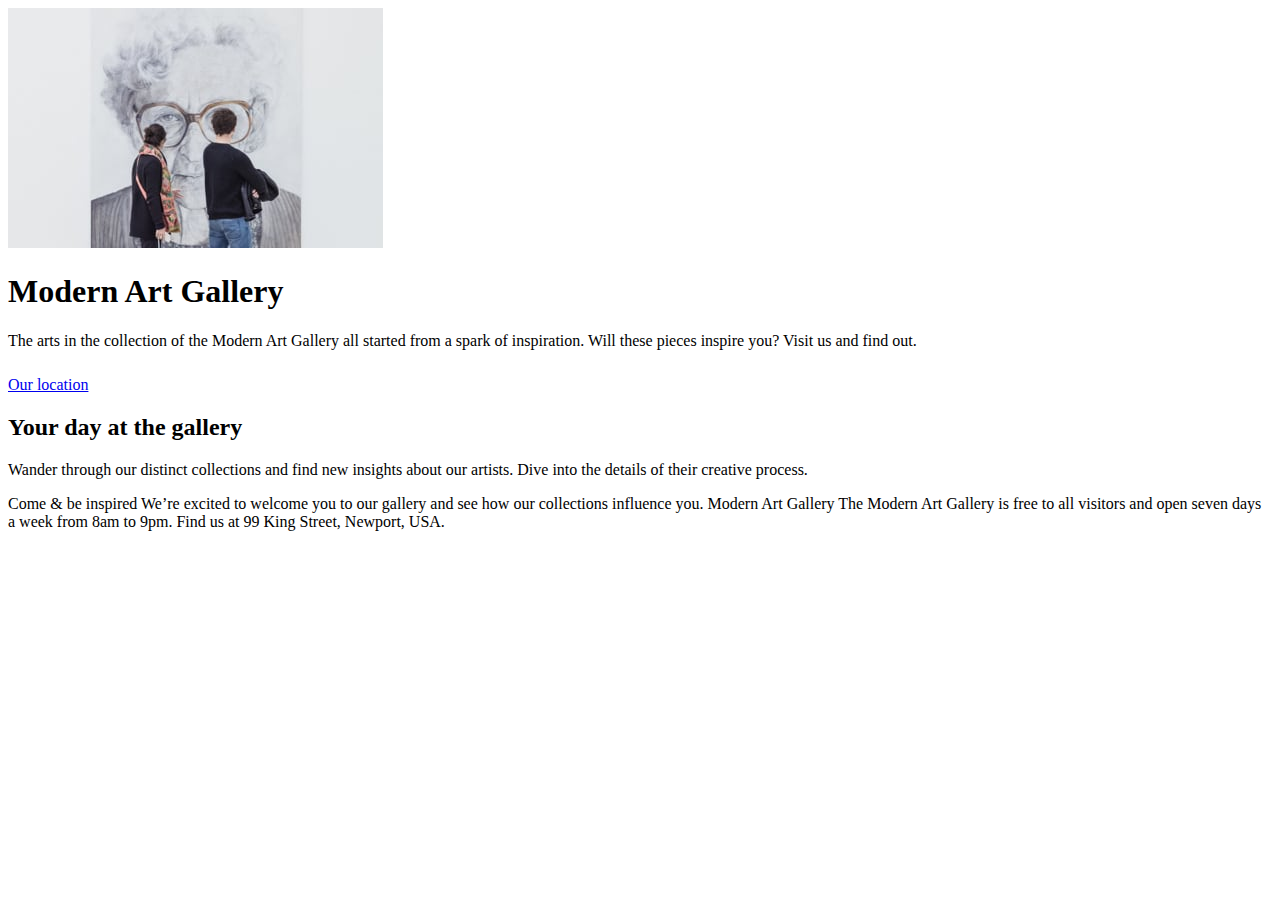
==== index.html @ 399e38a6 "Changes 1/29/23" ====
<!DOCTYPE html>
<html lang="en">
<head>
  <meta charset="UTF-8">
  <meta name="viewport" content="width=device-width, initial-scale=1.0">
  <link rel="stylesheet" href="css/style.css">
  <link rel="icon" type="image/png" sizes="32x32" href="./assets/favicon-32x32.png">
  
  <title>Frontend Mentor | Art gallery website</title>
</head>
<body>
  <section>
    <div class="hero-section">

      <div class="hero-immage">
        <img src="assets/mobile/image-hero.jpg" alt="People visiting art museum">
      </div>

      <div class="hero-content">
        <h1 class="fs-500 main-headings title">Modern Art Gallery</h1>
        <div class="hero-content-text">
          <p class="ff-outfit-light fs-200 p-text">The arts in the collection of the Modern Art Gallery all started 
            from a spark of inspiration. Will these pieces inspire you? Visit 
            us and find out.
          </p>
        </div>
        <div>
          <a href="location.html" class="btn-1">Our location<img src="assets/icon-arrow-right.svg" alt="" srcset=""></a>
        </div>
      </div>
    </div>
  </section>
  

    <div class="main-container">
      <section class="main-grid grid">
        <div class="galleryDay-text">
          <h2 class="mainn-headings fs-450"><span>Your day</span> at the gallery</h2>
          <p class="ff-outfit-light fs-200">Wander through our distinct collections and find new insights about 
            our artists. Dive into the details of their creative process.</p>
        </div>



        
      </section>
    </div>  
  

  

  

  Come &amp; be inspired

  We’re excited to welcome you to our gallery and see how our collections 
  influence you.

  Modern Art Gallery

  The Modern Art Gallery is free to all visitors and open seven days a week 
  from 8am to 9pm. Find us at 99 King Street, Newport, USA.
</body>
</html>
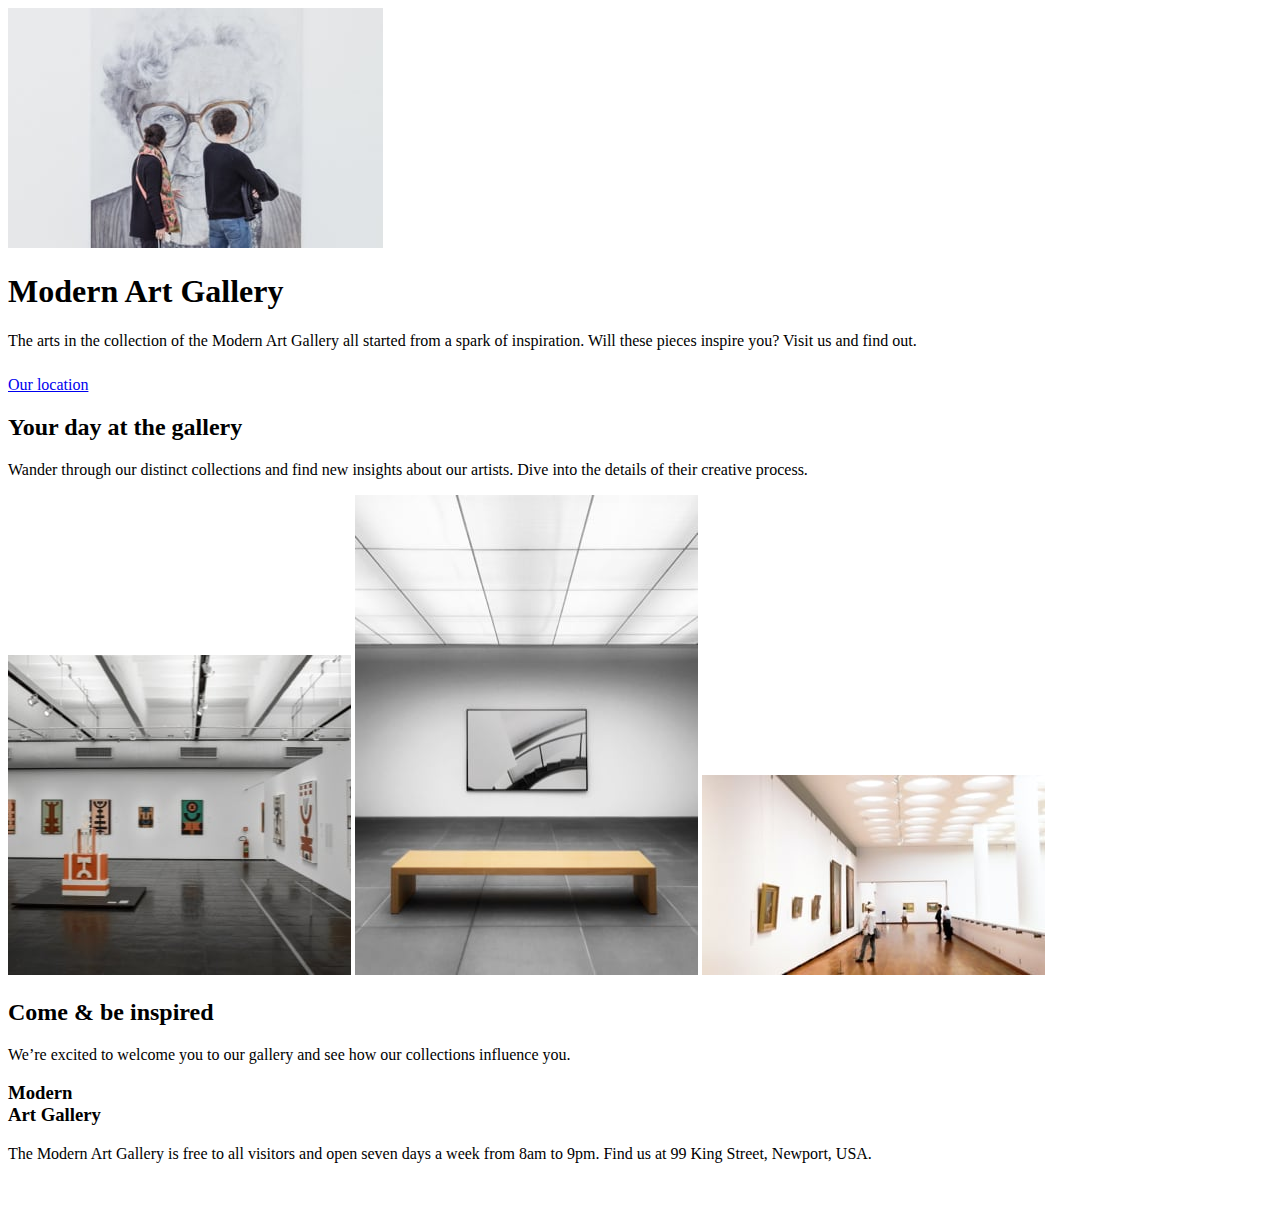
==== commit 19c12719: "2nd commit" ====
--- a/index.html
+++ b/index.html
@@ -40,25 +40,36 @@
             our artists. Dive into the details of their creative process.</p>
         </div>
 
+        <picture class="grid-item2">
+          <img src="assets/mobile/image-grid-1.jpg" alt="">
+        </picture>
+        <picture>
+          <img src="assets/mobile/image-grid-2.jpg" alt="">
+        </picture>
+        <picture>
+          <img src="assets/mobile/image-grid-3.jpg" alt="">
+        </picture>
 
-
+        <div class="bg-dark bottom-grid-text">
+          <h2 class="main-headings fs-400 text-white">Come &amp; be inspired</h2>
+          <p class="ff-outfit-light fs-200 text-white">We’re excited to welcome you to our gallery and see how our collections 
+            influence you.</p>
+        </div>
         
       </section>
-    </div>  
+    </div>
   
+    <footer>
+      <h3 class="main-headings text-white">Modern<br> Art Gallery</h3>
+      <p class="ff-outfit-light fs-100 text-white">The Modern Art Gallery is free to all visitors and open seven days a week 
+        from 8am to 9pm. Find us at 99 King Street, Newport, USA.
+      </p>
+      <div class="footer-icons flex">
+        <img src="assets/icon-facebook.svg" alt="">
+        <img src="assets/icon-instagram.svg" alt="">
+        <img src="assets/icon-twitter.svg" alt="">
+      </div>
+    </footer>
 
-  
-
-  
-
-  Come &amp; be inspired
-
-  We’re excited to welcome you to our gallery and see how our collections 
-  influence you.
-
-  Modern Art Gallery
-
-  The Modern Art Gallery is free to all visitors and open seven days a week 
-  from 8am to 9pm. Find us at 99 King Street, Newport, USA.
-</body>
+  </body>
 </html>--- a/css/style.css
+++ b/css/style.css
@@ -0,0 +1,34 @@
+@import url('https://fonts.googleapis.com/css2?family=Big+Shoulders+Display:wght@300;500;900&family=Outfit:wght@200;300;500&display=swap');
+
+:root {
+    /* colors */
+    --clr-brown: #D5966C;
+    --clr-black: #151515;
+    --clr-gray: 0 0% 26.67%;
+    --clr-white: #fff;
+
+    /*font-sizes */
+    --fs-700: 6rem;
+    --fs-600: 4.375rem;
+    --fs-500: 3.75rem;
+    --fs-450: 3.125rem;
+    --fs-400: 2.25rem;
+    --fs-375: 2rem;
+    --fs-350: 1.5rem;
+    --fs-300: 3.375rem;
+    --fs-200: 1.125rem;
+    --fs-100: 1rem;
+
+    /* line-spaing */
+    --ls-600: 5.5rem;
+    --ls-500: 4.375rem;
+    --ls-400: 3.125rem;
+    --ls-300: 2.25rem;
+    --ls-200: 2rem;
+    --ls-100: 1.75rem;
+
+    /* font-families */
+    --ff-outfit: 'Outfit', sans-serif;
+    --ff-big50: 'Big Shoulders Display', cursive;
+}
+
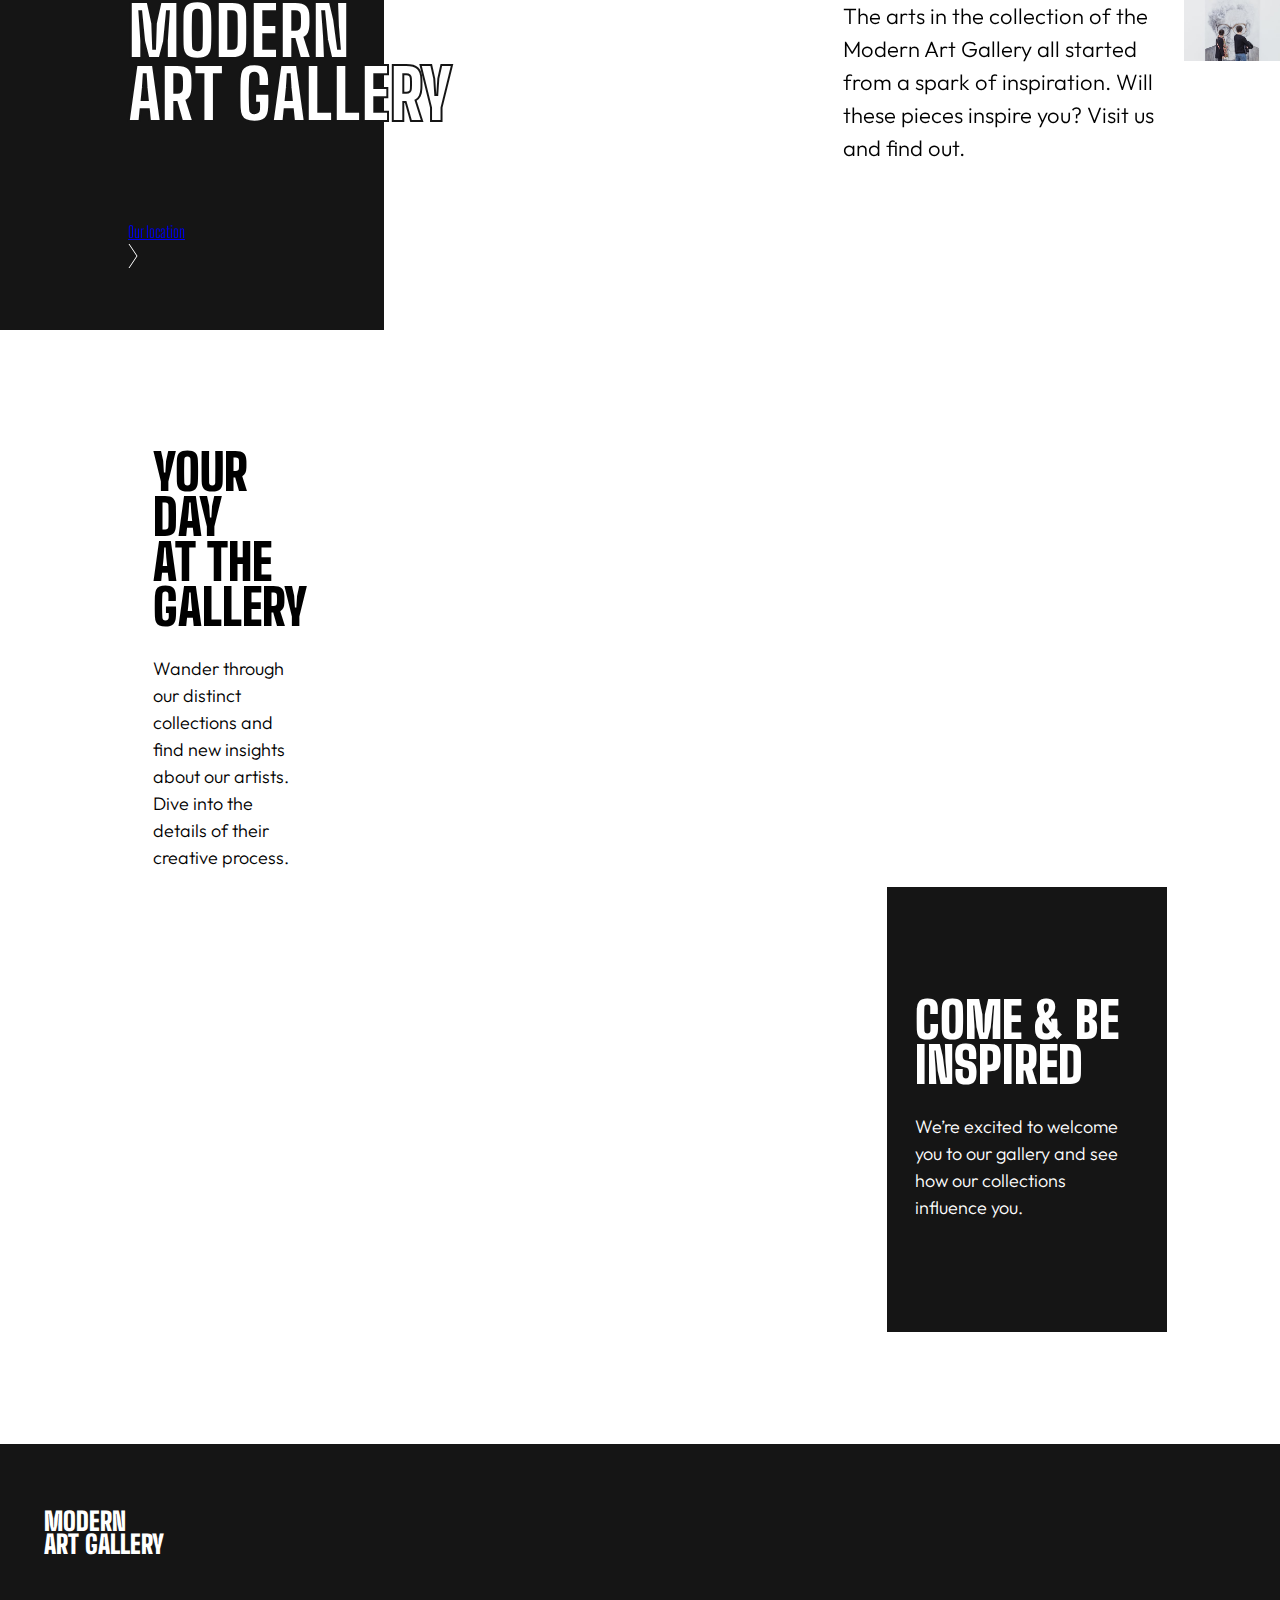
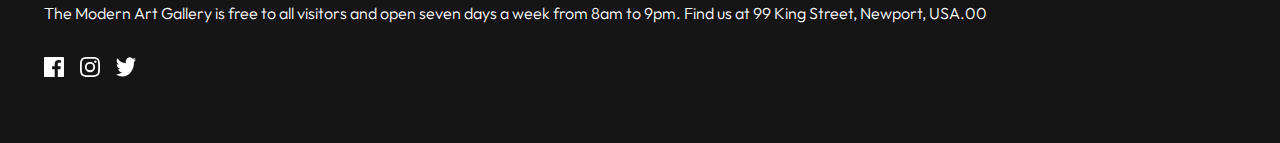
==== commit 32de32de: "Updated location and index.html and style.css" ====
--- a/index.html
+++ b/index.html
@@ -8,6 +8,7 @@
   
   <title>Frontend Mentor | Art gallery website</title>
 </head>
+
 <body>
   <section>
     <div class="hero-section">
@@ -17,12 +18,11 @@
       </div>
 
       <div class="hero-content">
-        <h1 class="fs-500 main-headings title">Modern Art Gallery</h1>
+        <h1 class="fs-500 main-headings title">Modern<br> Art Gallery</h1>
         <div class="hero-content-text">
           <p class="ff-outfit-light fs-200 p-text">The arts in the collection of the Modern Art Gallery all started 
             from a spark of inspiration. Will these pieces inspire you? Visit 
-            us and find out.
-          </p>
+            us and find out.</p>
         </div>
         <div>
           <a href="location.html" class="btn-1">Our location<img src="assets/icon-arrow-right.svg" alt="" srcset=""></a>
@@ -31,11 +31,10 @@
     </div>
   </section>
   
-
     <div class="main-container">
       <section class="main-grid grid">
         <div class="galleryDay-text">
-          <h2 class="mainn-headings fs-450"><span>Your day</span> at the gallery</h2>
+          <h2 class="main-headings fs-450"><span>Your day</span> at the gallery</h2>
           <p class="ff-outfit-light fs-200">Wander through our distinct collections and find new insights about 
             our artists. Dive into the details of their creative process.</p>
         </div>
@@ -43,15 +42,15 @@
         <picture class="grid-item2">
           <img src="assets/mobile/image-grid-1.jpg" alt="">
         </picture>
-        <picture>
+        <picture class="grid-item3">
           <img src="assets/mobile/image-grid-2.jpg" alt="">
         </picture>
-        <picture>
+        <picture class="grid-item4">
           <img src="assets/mobile/image-grid-3.jpg" alt="">
         </picture>
 
         <div class="bg-dark bottom-grid-text">
-          <h2 class="main-headings fs-400 text-white">Come &amp; be inspired</h2>
+          <h2 class="main-headings fs-450 text-white">Come &amp; be inspired</h2>
           <p class="ff-outfit-light fs-200 text-white">We’re excited to welcome you to our gallery and see how our collections 
             influence you.</p>
         </div>
@@ -59,17 +58,17 @@
       </section>
     </div>
   
-    <footer>
+    <footer class="bg-dark">
       <h3 class="main-headings text-white">Modern<br> Art Gallery</h3>
       <p class="ff-outfit-light fs-100 text-white">The Modern Art Gallery is free to all visitors and open seven days a week 
-        from 8am to 9pm. Find us at 99 King Street, Newport, USA.
-      </p>
+        from 8am to 9pm. Find us at 99 King Street, Newport, USA.00</p>
       <div class="footer-icons flex">
-        <img src="assets/icon-facebook.svg" alt="">
-        <img src="assets/icon-instagram.svg" alt="">
-        <img src="assets/icon-twitter.svg" alt="">
+        <img src="assets/icon-facebook.svg" alt="" class="light-icon">
+        <img src="assets/icon-instagram.svg" alt="" class="light-icon">
+        <img src="assets/icon-twitter.svg" alt="" class="light-icon">
       </div>
     </footer>
 
   </body>
-</html>+  
+</html>
--- a/css/style.css
+++ b/css/style.css
@@ -4,7 +4,7 @@
     /* colors */
     --clr-brown: #D5966C;
     --clr-black: #151515;
-    --clr-gray: 0 0% 26.67%;
+    --clr-gray: #808080;
     --clr-white: #fff;
 
     /*font-sizes */
@@ -15,7 +15,7 @@
     --fs-400: 2.25rem;
     --fs-375: 2rem;
     --fs-350: 1.5rem;
-    --fs-300: 3.375rem;
+    --fs-300: 1.375rem;
     --fs-200: 1.125rem;
     --fs-100: 1rem;
 
@@ -29,6 +29,770 @@
 
     /* font-families */
     --ff-outfit: 'Outfit', sans-serif;
-    --ff-big50: 'Big Shoulders Display', cursive;
-}
-
+    --ff-bigSD: 'Big Shoulders Display', cursive;
+}
+
+/* ------------------------------- */
+/* Reset                           */
+/* ------------------------------- */
+
+/* box-sizing */
+*,
+*::before,
+*::after {
+    box-sizing: border-box;
+}
+
+/* Reset margins */
+body,
+h1,
+h2,
+h3,
+h4,
+h5,
+p,
+section,
+figure,
+picture {
+    margin: 0;
+}
+
+h1,
+h2,
+h3,
+h4,
+h5,
+h6,
+p {
+    font-weight: 300;
+}
+
+/* set-up the body */
+body {
+    font-family: var(--ff-bigSD);
+    line-height: 1.5;
+    min-height: 100vh;
+    font-size: var(--fs-100);
+}
+
+/* make images easier to work with */
+img,
+picture {
+    max-width: 100%;
+    display: block;
+}
+
+/* make form elements easier to work with */
+input,
+button,
+textarea,
+select {
+    font: inherit;
+}
+
+/* remove animatios for people who've turned them off */
+@media (prefers-reduced-motion: reduce) {
+
+    *,
+    *::before,
+    *::after {
+        animation-duration: 0.01ms !important;
+        animation-iteration-count: 1 !important;
+        transition-duration: 0.01ms !important;
+        scroll-behavior: auto !important;
+   }
+}
+
+/* ------------------- */
+/* Utility classes     */
+/* ------------------- */
+
+/* general */
+
+.flex {
+    display: flex;
+    gap: var(--gap, 1rem);
+}
+
+.grid {
+    display: grid;
+    gap: var(--gap, 1rem);
+}
+
+.flow > *:where(:not(:first-child)) {
+    margin-top: var(--flow-space, 1rem);
+}
+
+.container {
+    padding-inline: 2em;
+    margin-inline: auto;
+    max-width: 80rem;
+}
+
+.main-container {
+    margin-inline: auto;
+    margin-top: 6em;
+    margin-bottom: 7em;
+}
+
+.sr-only {
+    position: absolute;
+    width: 1px;
+    height: 1px;
+    padding: 0;
+    margin: -1px;
+    overflow: hidden;
+    clip: rect(0, 0, 0, 0);
+    white-space: nowrap; /*added line */
+    border: 0;
+}
+
+/* colors */
+
+.bg-accent {
+    background-color: var(--clr-brown);
+}
+
+.bg-dark {
+    background-color: var(--clr-black);
+}
+
+.bg-gray {
+    background-color: var(--clr-gray);
+}
+
+.bg-white {
+    background-color: var(--clr-white);
+}
+
+.text-dark {
+    color: var(--clr-black);
+}
+
+.text-accent {
+    color: var(--clr-brown);
+}
+
+.text-white {
+    color: var(--clr-white);
+}
+
+.text-gray {
+    color: var(--clr-gray);
+}
+
+/*typography */
+
+.ff-BSDB {
+    font-family: var(--ff-bigSD);
+}
+
+.ff-outfit-light {
+    font-family: var(--ff-outfit);
+}
+
+.uppercase {
+    text-transform: uppercaase;
+}
+
+.fs-700 {
+    font-size: var(--fs-700);
+}
+
+.fs-600 {
+    font-size: var(--fs-600);
+}
+
+.fs-500 {
+    font-size: var(--fs-500);
+}
+
+.fs-450 {
+    font-size: var(--fs-450);
+}
+
+.fs-400 {
+    font-size: var(--fs-400);
+}
+
+.fs-375 {
+    font-size: var(--fs-375);
+}
+
+.fs-350 {
+    font-size: var(--fs-350);
+}
+
+.fs-300 {
+    font-size: var(--fs-300);
+}
+
+.fs-200 {
+    font-size: var(--fs-200);
+}
+
+.fs-100 {
+    font-size: var(--fs-100);
+}
+
+.fw-300 {
+    font-weight: 300;
+}
+
+.fw-500 {
+    font-weight: 500;
+}
+
+.fw-900 {
+    font-weight: 900;
+}
+
+.ls-100 {
+    line-height: var(--ls-100);
+}
+
+/* ------------------- */
+/* Components          */
+/* ------------------- */
+
+.headings {
+    color: var(--clr-gray);
+    font-size: var(--fs-400);
+    text-transform: uppercase;
+    margin-top: 3em;
+    font-weight: 900;
+}
+
+.main-headings {
+    text-transform: uppercase;
+    font-weight: 900;
+    line-height: .90;
+    padding-bottom: .5em;
+}
+
+.main-headings span {
+    display: block;
+}
+
+.main-grid {
+    justify-items: center;
+    grid-template-columns: 100%;
+    max-width: 343px;
+    margin: 0 auto;
+}
+
+.galleryDay-text {
+    grid-row: 2 / 3;
+    padding: 1em 0;
+}
+
+.bottom-grid-text {
+    padding: 3em 1.75em;
+}
+
+@media screen and (min-width: 700px) {
+
+    .main-grid {
+        max-width: 90%;
+        grid-template-columns: repeat(3, 1fr);
+        grid-template-rows: 1fr min-content 1fr;
+    }
+
+    .grid {
+        gap: .5rem;
+    }
+
+    .galleryDay-text {
+        padding: 1.5em 4em 0 0;
+        grid-column: 1/2;
+        grid-row: 1/2;
+        width: 200px;
+    }
+
+    .grid-item2 {
+        grid-column: 2/4;
+        justify-self: start;
+        content: url('assets/tablet/ige-grid-1.jpg');
+    }
+
+    .grid-item2 img {
+        object-fit: cover;
+        height: 100%;
+    }
+
+    .grid-item3 {
+        grid-column: 1/3;
+        grid-row: 2/4;
+        content: url('assets/tablet/image-grid-2.jpg');
+    }
+
+    .grid-item3 img {
+        object-fit: cover;
+        height: 100%:
+    }
+
+    .grid-item4 {
+        grid-column: 3/4;
+        grid-row: 2/3;
+        content: url('assets/tablet/image-grid-3.jpg');
+}
+
+    .grid-item4 img {
+        object-fit: cover;
+    }
+
+    .bottom-grid-text {
+        grid-column: 3/4;
+        grid-row: 3/4;
+        width: 280px;
+        display: flex;
+        flex-direction: column;
+        justify-content: center;
+        padding: 2em 1.75em;
+    }
+}
+
+@mmedia screen and (min-width: 900px) {
+
+    .main-grid {
+        grid-template-columns 2fr .8fr 1fr;
+        grid-template-rows: 1fr min-content .8fr;
+        width: 80%;
+        gap: 1.5rem;
+        max-width 1200px;
+    }
+
+    .galleryDay-text {
+        width: 100%;
+        padding: 5em 0 0 0;
+        justify-self: start;
+    }
+
+    .galleryDay-text h2 {
+        font-size: var(--fs-500);
+        width: 350px;
+    }
+
+    .galleryDay-text p {
+        font-size: var(--fs-350);
+        line-height: 1.5;
+        font-weight: 200;
+        width: 375px;
+    }
+
+    .main-headings span {
+        display: inline;
+    }
+
+    .grid-item2 {
+        content: url('assets/desktop/image-grid-1.jpg');
+        width: 100%;
+        height: 100%;
+    }
+
+    .grid-item3 {
+        content: url('assets/desktop/image-grid-2.jpg');
+        width: 100%;
+        height: 100%;
+    }
+
+    .grid-item4 {
+        content: url('assets/desktop/image-grid-3.jpg');
+    }
+
+    .bottom-grid-text {
+        width: 100%;
+        padding: 0 2.5em;
+    }
+
+    .bottom-grid-text h2 {
+        width: 250px;
+        font-size: var(--fs-500);
+    }
+
+    .bottom-grid-text p {
+        font-size: var(--fs-300);
+        line-height: 1.5;
+        font-weight: 0 2.5em;
+    }
+}
+
+.banner {
+    justify-content: space-between;
+    padding: 3em 6em
+}
+
+.p-text {
+    padding-bottom: 1.5em;
+}
+
+.p-text-top {
+    padding-top: 1.5em.
+}
+
+/* Gives a bit of padding on the sides for the tiny mobie screen sizes */
+
+@media screen and (max-width: 365px) {
+
+    .ain-container,
+    .hero-content {
+        padding-inline 1em;
+    }
+}
+
+@media screen and {
+
+    .banner {
+        padding: 1.5em 2em;
+    }
+
+    .banner p {
+        line-height: 2 !important;
+        text-align: center;
+    }
+
+    #btn-container {
+        flex-wrap: wrap;
+        gap: 4rem;
+    }
+}
+
+@media screen and (max-width: 768px) {
+
+    .banner {
+        padding: 1.5em 2em;
+    }
+
+    .banner p {
+        line-height: 2 !important;
+        text-align: center;
+    }
+
+    #btn-container {
+        flex-wrap: wrap;
+        gap: 4rem;
+    }
+}
+
+@media screen and (max-width: 600px) {
+
+    .banner {
+        padding: 1.5em 2em;
+    }
+
+    .banner p {
+        line-height: 2 !important;
+        text-align: center;
+    }
+
+    #btn-container {
+        flex-wrap: wrap;
+        gap: 4rem;
+    }
+}
+
+@media screen and (max-width: 768px) {
+    
+    #typography-content {
+        flex-direction: column;
+    }
+
+    #typography-2nd-div {
+        margi-top: 3rem;
+    }
+}
+
+/* Hero Section */
+
+.large-content {
+    padding-top: 2em;
+    max-width: 343px;
+    margin: 0 auto;
+}
+
+/* This ensures the hero image always fills the width of the mobile screen sizes */
+
+.hero-image img {
+    width: 100%;
+}
+
+/*tablet querie for the hero section */
+
+@media screen and (min-width: 700px) {
+
+    .hero-section {
+        display: grid;
+        grid-template-columns: 1fr .14fr 1fr;
+        grid-template-rows: 1;
+        width: 100%;
+    }
+
+    .hero-image {
+        grid-column: 1 / 3;
+        grid-row: 1;
+        height: 100%;
+    }
+
+    .hero-content {
+        grid-column: 2 / 4;
+        grid-row: 1;
+        justify-self: start;
+        align-self: center;
+        z-index: 1;
+        padding-top: 0;
+        margin: 0;
+    }
+
+    .hero-content h1 {
+        font-size: var(--fs-600);
+        padding-bottom: .8em;
+    }
+
+    .hero-content p {
+        padding-bottom: 2.5em;
+    }
+}
+
+@media screen and (min-width: 900px) {
+
+    .hero-section {
+        grid-template-columns: .4fr .8fr 1fr .5fr 1fr .3fr;
+        max-height: 800px;
+    }
+
+    .hero-section:before {
+        background-color: var(--clr-black);
+        grid-row: 1;
+        grid-column: 1/3;
+        content: "";
+    }
+
+    .hero-image {
+        grid-column: 3 / 5;
+    }
+
+    .hero-image img {
+        content: url('assets/desktop/image-hero@2x-jpg');
+        width: 100%;
+        object-fit: cover;
+        height: 800px;
+    }
+
+    .hero-content {
+        display: inherit;
+        grid-column: 2 / 6;
+        max-width: 100%;
+        grid-template-columns: 1.5fr 1fr 1.7fr 2fr;
+        grid-template-rows: 1fr .5fr;
+        background: inherit;
+    }
+
+    .hero-content h1 {
+        font-size: var(fs-700);
+        grid-column: 1/3;
+        color: var(--clr-white);
+        mix-blend-mode: saturation;
+        -webkit-text-stroke: 2px var(--clr-black);
+    }
+
+    .hero-content-text {
+        grid-column: 4/-1;
+    }
+
+    .hero-content-text p {
+        font-size: var(--fs-300);
+        max-width: 350px;
+    }
+}
+
+/* Location page start */
+
+.location {
+    padding: 2em 1em 3em 1em;
+}
+
+.location h1 {
+    line-height: normal;
+}
+
+@media screen and (min-width: 700px) {
+
+    .location {
+        display: flex;
+        padding: 4em 2.5em;
+        justify-content: space-between;
+    }
+
+    .location h1 {
+        width: 30%;
+        line-height: .9;
+    }
+}
+
+.location-address {
+    padding-top: 2em;
+}
+
+@media screen and (min-width: 700px) {
+
+    .location-address {
+        width: 50%;
+        padding: 0;
+    }
+
+    .location-adress p:nth-child(2) {
+        padding: 1em 0;
+    }
+}
+
+.location-map {
+    background-image: url('assets/mobile/image-map.png');
+    background-size: cover;
+    height: 62vh;
+}
+
+@media screen and (min-width: 900px) {
+
+    .location-map {
+        background-image: url('assets/desktop/image-map@2x.png');
+        background-size: cover;
+        height: 50vh;
+    }
+
+    .location {
+        padding: 8em 8em;
+    }
+
+    .location h1 {
+        font-size: var(--fs-600);
+        width: 200;
+        line-height: 1;
+    }
+
+    .location-address {
+        width: 46%;
+    }
+
+    .location-address h2 {
+        font-size: var(--fs-400);
+    }
+
+    .location-address p {
+        font-size: var(--fs-300);
+    }
+}
+
+@media screen and (min-width: 1500px) {
+    .location-map {
+        height: 80vh;
+    }
+}
+
+/* footer for all pages start */
+
+footer {
+    padding: 3em 2em;
+    font-size: var(--fs-300);
+}
+
+footer p {
+    padding: 2em 0;
+}
+
+.dark-icon {
+    filter: invert(100%) sepia(14%) saturate(100%) hue-rotate(42deg) brightness(4%) contrast(84%);
+}
+
+.light-icon:focus, 
+.light-icon:hover {
+    filter: brightness(0) saturate(100%) invert(*% SEPIA(10%) saturate(2479%) hue-rotate(326deg) brightness(90%) contrast(84%); 
+}
+
+.dark-icon:focus,
+.dark-icon:hover {
+    filter: none;
+}
+
+@media screen and (min-width: 900x) {
+
+    footer {
+        padding: 4em 7em;
+    }
+
+    footer p {
+        width: 34%;
+        padding: 0;
+        max-width: 400px;
+    }
+
+    footer h3 {
+        font-size: var(--fs-400);
+    }
+}
+
+/* buttons */
+
+.btn-1, 
+.btn-2 {
+    text-transform: uppercase;
+    color: var(--clr-white);
+    text-decoration: none;
+    font-weight: 900;
+    letter-spacing: 3.65px;
+    position: relative;
+    display: inline-block;
+    font-size: var(--fs-200);
+    transition: 0.3s;
+}
+
+.btn-1 {
+    padding-left: 1.5em;
+    background-color: var(--clr-black);
+}
+
+.btn-2 {
+    padding-right: 1.5em;
+    background-color: var(--clr-black);
+}
+
+.btn-1 img,
+.btn-2 img {
+    display: inline-block;
+    vertical-align: middle;
+    padding: 1.35em 1.3em;
+    height: 100%;
+    transition: 0.3s;
+}
+
+.btn-1 img {
+    margin-left: 1.5em;
+    background-color: var(--clr-brown);
+}
+
+.btn-2 img {
+    margin-right: 1.5em;
+    background-color: var(--clr-brown);
+}
+
+.btn-2:hover img,
+.btn-2:focus img {
+    background-color: var(--clr-black);
+}
+
+.btn-2:hover,
+.btn-2:focus {
+    background-color: var(--clr-brown);
+}
+
+.btn-1:hover,
+.btn-1:focus {
+    background-color: var(--clr-brown);
+}
+
+.btn-1:hover img,
+.btn-1:focus img {
+    background-color: var(--clr-black);
+}
+
+
+
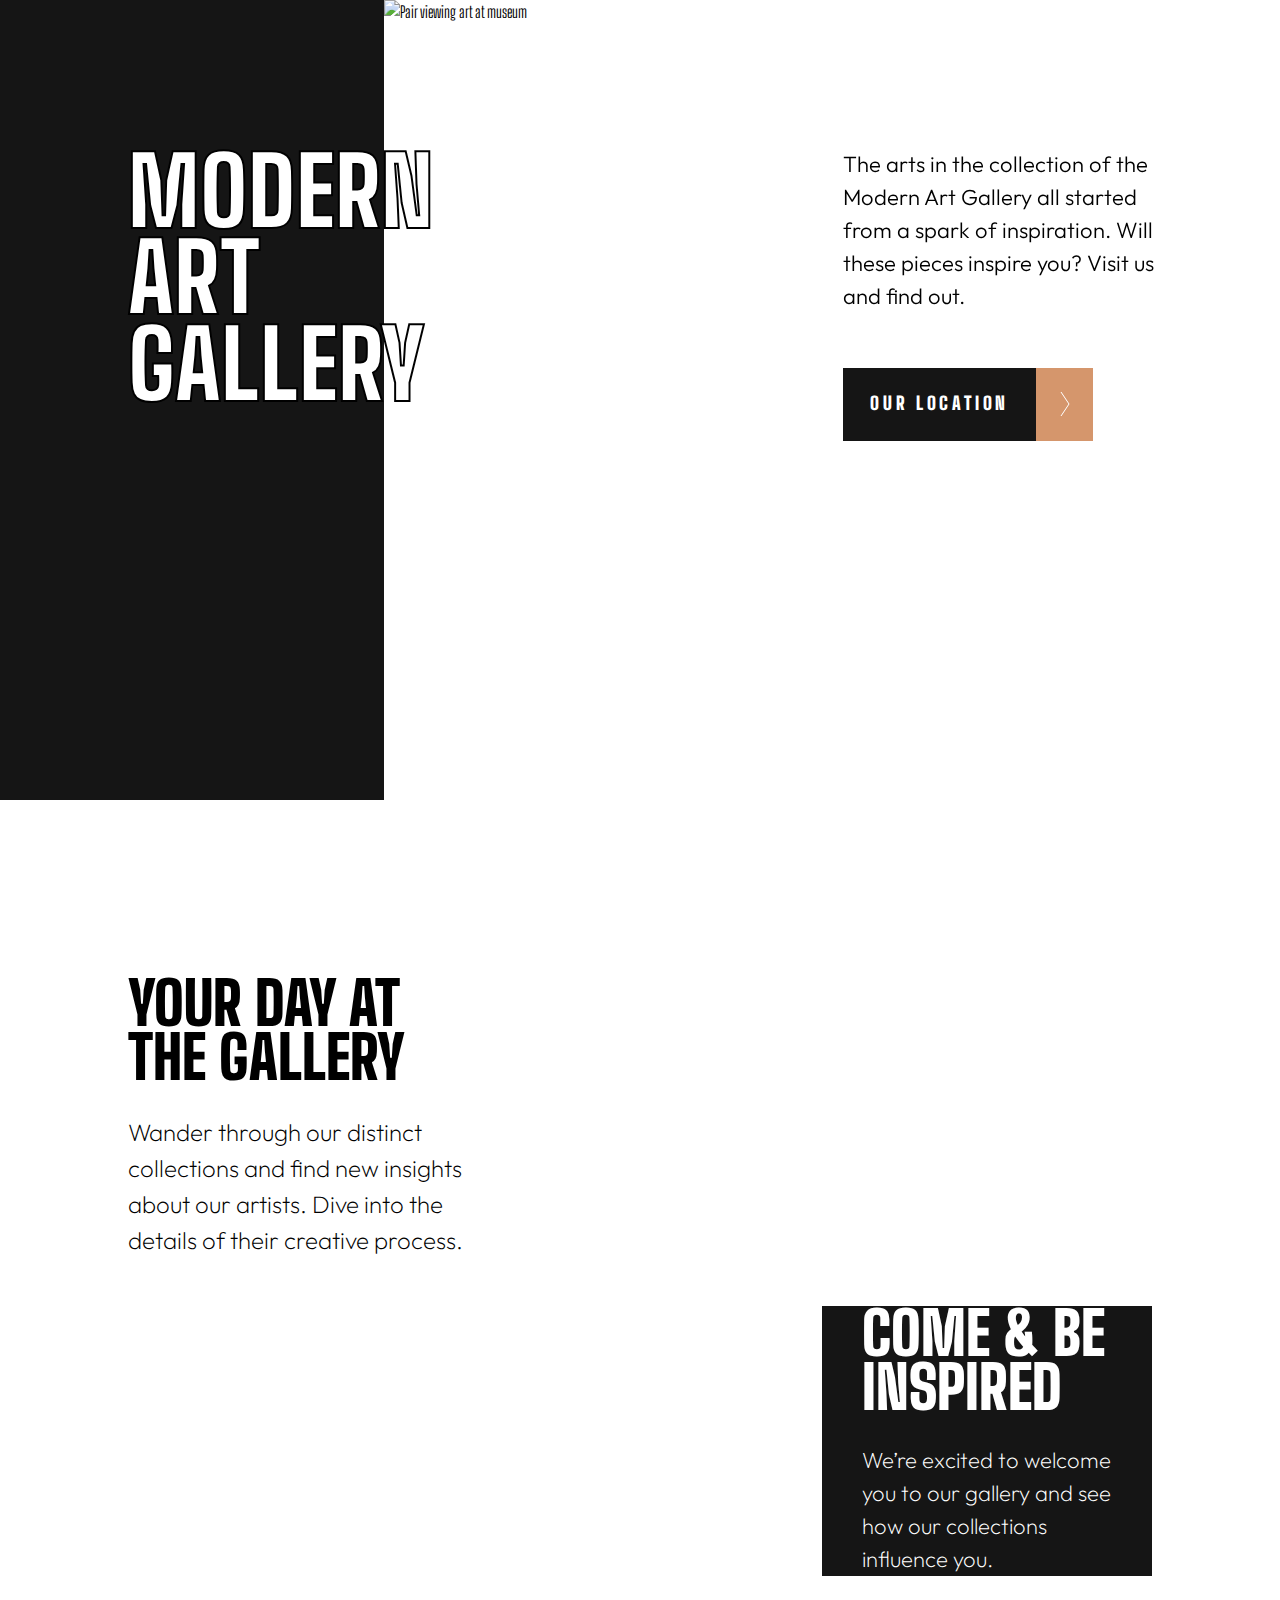
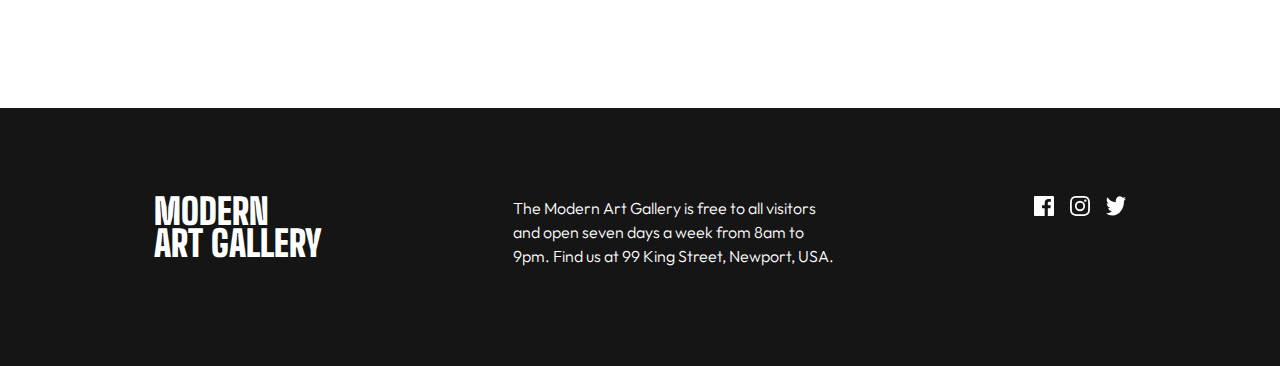
==== commit 4d0f9509: "Update html and style.css" ====
--- a/index.html
+++ b/index.html
@@ -11,64 +11,76 @@
 
 <body>
   <section>
-    <div class="hero-section">
+    <div class='hero-section'>
 
-      <div class="hero-immage">
-        <img src="assets/mobile/image-hero.jpg" alt="People visiting art museum">
-      </div>
+        <div class='hero-image'>
+            <img src='assets/mobile/image-hero.jpg' alt='Pair viewing art at museum'>
+        </div>
 
-      <div class="hero-content">
-        <h1 class="fs-500 main-headings title">Modern<br> Art Gallery</h1>
-        <div class="hero-content-text">
-          <p class="ff-outfit-light fs-200 p-text">The arts in the collection of the Modern Art Gallery all started 
-            from a spark of inspiration. Will these pieces inspire you? Visit 
-            us and find out.</p>
+        <div class='hero-content'>
+
+          <h1 class='fs-500 main-headings title'>Modern<br>Art Gallery</h1>
+
+          <div class="hero-content-text">
+            <p class='ff-outfit-light fs-200 p-text'>
+              The arts in the collection of the Modern Art Gallery all started 
+              from a spark of inspiration. Will these pieces inspire you? Visit 
+              us and find out.
+            </p>
+            <div>
+              <a href="location.html" class='btn-1'>our location<img src="assets/icon-arrow-right.svg" alt="" srcset=""></a>
+            </div>
+
+          </div>
+
         </div>
-        <div>
-          <a href="location.html" class="btn-1">Our location<img src="assets/icon-arrow-right.svg" alt="" srcset=""></a>
-        </div>
-      </div>
+
     </div>
   </section>
-  
-    <div class="main-container">
-      <section class="main-grid grid">
-        <div class="galleryDay-text">
-          <h2 class="main-headings fs-450"><span>Your day</span> at the gallery</h2>
-          <p class="ff-outfit-light fs-200">Wander through our distinct collections and find new insights about 
-            our artists. Dive into the details of their creative process.</p>
+
+    <div class='main-container'>
+
+      <section class='main-grid grid'>
+
+        <div class='galleryDay-text'>
+          <h2 class='main-headings fs-450'><span>Your day</span> at the gallery</h2>
+          <p class='ff-outfit-light fs-200'>Wander through our distinct collections and find new insights about 
+          our artists. Dive into the details of their creative process.
+          </p>
         </div>
 
-        <picture class="grid-item2">
+        <picture class='grid-item2'>
           <img src="assets/mobile/image-grid-1.jpg" alt="">
         </picture>
-        <picture class="grid-item3">
+        <picture class='grid-item3'>
           <img src="assets/mobile/image-grid-2.jpg" alt="">
         </picture>
-        <picture class="grid-item4">
+        <picture class='grid-item4'>
           <img src="assets/mobile/image-grid-3.jpg" alt="">
         </picture>
 
-        <div class="bg-dark bottom-grid-text">
-          <h2 class="main-headings fs-450 text-white">Come &amp; be inspired</h2>
-          <p class="ff-outfit-light fs-200 text-white">We’re excited to welcome you to our gallery and see how our collections 
-            influence you.</p>
+        <div class='bg-dark bottom-grid-text'>
+          <h2 class='main-headings fs-450 text-white'>Come &amp; be inspired</h2>
+          <p class='ff-outfit-light fs-200 text-white'>We’re excited to welcome you to our gallery and see how our collections 
+            influence you.
+          </p>
         </div>
-        
+
       </section>
+
     </div>
-  
-    <footer class="bg-dark">
-      <h3 class="main-headings text-white">Modern<br> Art Gallery</h3>
-      <p class="ff-outfit-light fs-100 text-white">The Modern Art Gallery is free to all visitors and open seven days a week 
-        from 8am to 9pm. Find us at 99 King Street, Newport, USA.00</p>
-      <div class="footer-icons flex">
-        <img src="assets/icon-facebook.svg" alt="" class="light-icon">
-        <img src="assets/icon-instagram.svg" alt="" class="light-icon">
-        <img src="assets/icon-twitter.svg" alt="" class="light-icon">
-      </div>
-    </footer>
 
-  </body>
-  
+  <footer class='bg-dark'>
+    <h3 class='main-headings text-white'>Modern<br>Art Gallery</h3>
+    <p class='ff-outfit-light fs-100 text-white'>The Modern Art Gallery is free to all visitors and open seven days a week 
+      from 8am to 9pm. Find us at 99 King Street, Newport, USA.
+    </p>
+    <div class='footer-icons flex'>
+      <img class='light-icon' src="assets/icon-facebook.svg" alt="">
+      <img class='light-icon' src="assets/icon-instagram.svg" alt="">
+      <img class='light-icon' src="assets/icon-twitter.svg" alt="">
+    </div>
+  </footer>
+  <script src="index.js"></script>
+</body>
 </html>
--- a/css/style.css
+++ b/css/style.css
@@ -4,10 +4,10 @@
     /* colors */
     --clr-brown: #D5966C;
     --clr-black: #151515;
-    --clr-gray: #808080;
+    --clr-gray: 0 0% 26.67%;
     --clr-white: #fff;
 
-    /*font-sizes */
+    /* font-sizes */
     --fs-700: 6rem;
     --fs-600: 4.375rem;
     --fs-500: 3.75rem;
@@ -19,7 +19,7 @@
     --fs-200: 1.125rem;
     --fs-100: 1rem;
 
-    /* line-spaing */
+    /* line-spacing */
     --ls-600: 5.5rem;
     --ls-500: 4.375rem;
     --ls-400: 3.125rem;
@@ -32,11 +32,13 @@
     --ff-bigSD: 'Big Shoulders Display', cursive;
 }
 
-/* ------------------------------- */
-/* Reset                           */
-/* ------------------------------- */
-
-/* box-sizing */
+/* ------------------- */
+/* Reset               */
+/* ------------------- */
+
+/* https://piccalil.li/blog/a-modern-css-reset/ */
+
+/* Box sizing */
 *,
 *::before,
 *::after {
@@ -54,7 +56,7 @@
 section,
 figure,
 picture {
-    margin: 0;
+    margin: 0; 
 }
 
 h1,
@@ -67,7 +69,7 @@
     font-weight: 300;
 }
 
-/* set-up the body */
+/* set up the body */
 body {
     font-family: var(--ff-bigSD);
     line-height: 1.5;
@@ -77,7 +79,7 @@
 
 /* make images easier to work with */
 img,
-picture {
+picutre {
     max-width: 100%;
     display: block;
 }
@@ -90,17 +92,16 @@
     font: inherit;
 }
 
-/* remove animatios for people who've turned them off */
-@media (prefers-reduced-motion: reduce) {
-
-    *,
-    *::before,
-    *::after {
-        animation-duration: 0.01ms !important;
-        animation-iteration-count: 1 !important;
-        transition-duration: 0.01ms !important;
-        scroll-behavior: auto !important;
-   }
+/* remove animations for people who've turned them off */
+@media (prefers-reduced-motion: reduce) {  
+  *,
+  *::before,
+  *::after {
+    animation-duration: 0.01ms !important;
+    animation-iteration-count: 1 !important;
+    transition-duration: 0.01ms !important;
+    scroll-behavior: auto !important;
+  }
 }
 
 /* ------------------- */
@@ -136,127 +137,59 @@
 }
 
 .sr-only {
-    position: absolute;
+    position: absolute; 
     width: 1px;
     height: 1px;
     padding: 0;
-    margin: -1px;
+    margin: -1px; 
     overflow: hidden;
     clip: rect(0, 0, 0, 0);
-    white-space: nowrap; /*added line */
+    white-space: nowrap; /* added line */
     border: 0;
-}
+  }
 
 /* colors */
 
-.bg-accent {
-    background-color: var(--clr-brown);
-}
-
-.bg-dark {
-    background-color: var(--clr-black);
-}
-
-.bg-gray {
-    background-color: var(--clr-gray);
-}
-
-.bg-white {
-    background-color: var(--clr-white);
-}
-
-.text-dark {
-    color: var(--clr-black);
-}
-
-.text-accent {
-    color: var(--clr-brown);
-}
-
-.text-white {
-    color: var(--clr-white);
-}
-
-.text-gray {
-    color: var(--clr-gray);
-}
-
-/*typography */
-
-.ff-BSDB {
-    font-family: var(--ff-bigSD);
-}
-
-.ff-outfit-light {
-    font-family: var(--ff-outfit);
-}
-
-.uppercase {
-    text-transform: uppercaase;
-}
-
-.fs-700 {
-    font-size: var(--fs-700);
-}
-
-.fs-600 {
-    font-size: var(--fs-600);
-}
-
-.fs-500 {
-    font-size: var(--fs-500);
-}
-
-.fs-450 {
-    font-size: var(--fs-450);
-}
-
-.fs-400 {
-    font-size: var(--fs-400);
-}
-
-.fs-375 {
-    font-size: var(--fs-375);
-}
-
-.fs-350 {
-    font-size: var(--fs-350);
-}
-
-.fs-300 {
-    font-size: var(--fs-300);
-}
-
-.fs-200 {
-    font-size: var(--fs-200);
-}
-
-.fs-100 {
-    font-size: var(--fs-100);
-}
-
-.fw-300 {
-    font-weight: 300;
-}
-
-.fw-500 {
-    font-weight: 500;
-}
-
-.fw-900 {
-    font-weight: 900;
-}
-
-.ls-100 {
-    line-height: var(--ls-100);
-}
+.bg-accent { background-color: var(--clr-brown);}
+.bg-dark { background-color: var(--clr-black);}
+.bg-gray { background-color: hsl(var(--clr-gray) / 1);}
+.bg-white { background-color: var(--clr-white);}
+
+.text-dark { color: var(--clr-black);}
+.text-accent { color: var(--clr-brown);}
+.text-white { color: var(--clr-white);}
+.text-gray { color: hsl(var(--clr-gray) / 1);}
+
+/* typography */
+
+.ff-BSDB { font-family: var(--ff-bigSD);}
+.ff-outfit-light { font-family: var(--ff-outfit);}
+
+.uppercase { text-transform: uppercase; }
+
+.fs-700 { font-size: var(--fs-700); }
+.fs-600 { font-size: var(--fs-600); }
+.fs-500 { font-size: var(--fs-500); }
+.fs-450 { font-size: var(--fs-450); }
+.fs-400 { font-size: var(--fs-400); }
+.fs-375 { font-size: var(--fs-375); }
+.fs-350 { font-size: var(--fs-350); }
+.fs-300 { font-size: var(--fs-300); }
+.fs-200 { font-size: var(--fs-200); }
+.fs-100 { font-size: var(--fs-100); }
+
+.fw-300 { font-weight: 300;}
+.fw-500 { font-weight: 500;}
+.fw-900 { font-weight: 900;}
+
+.ls-100 { line-height: var(--ls-100);}
 
 /* ------------------- */
-/* Components          */
+/* Compontents         */
 /* ------------------- */
 
 .headings {
-    color: var(--clr-gray);
+    color: hsl(var(--clr-gray) / .5);
     font-size: var(--fs-400);
     text-transform: uppercase;
     margin-top: 3em;
@@ -290,11 +223,10 @@
     padding: 3em 1.75em;
 }
 
-@media screen and (min-width: 700px) {
-
+@media screen and (min-width:700px){
     .main-grid {
         max-width: 90%;
-        grid-template-columns: repeat(3, 1fr);
+        grid-template-columns: 1fr 1fr 1fr;
         grid-template-rows: 1fr min-content 1fr;
     }
 
@@ -306,13 +238,13 @@
         padding: 1.5em 4em 0 0;
         grid-column: 1/2;
         grid-row: 1/2;
-        width: 200px;
-    }
-
-    .grid-item2 {
+        width:289px;
+    }
+
+    .grid-item2{
         grid-column: 2/4;
         justify-self: start;
-        content: url('assets/tablet/ige-grid-1.jpg');
+        content: url('assets/tablet/image-grid-1.jpg');
     }
 
     .grid-item2 img {
@@ -328,14 +260,14 @@
 
     .grid-item3 img {
         object-fit: cover;
-        height: 100%:
+        height: 100%;
     }
 
     .grid-item4 {
         grid-column: 3/4;
         grid-row: 2/3;
         content: url('assets/tablet/image-grid-3.jpg');
-}
+    }
 
     .grid-item4 img {
         object-fit: cover;
@@ -352,14 +284,14 @@
     }
 }
 
-@mmedia screen and (min-width: 900px) {
+@media screen and (min-width:900px){ 
 
     .main-grid {
-        grid-template-columns 2fr .8fr 1fr;
+        grid-template-columns: 2fr .8fr 1fr;
         grid-template-rows: 1fr min-content .8fr;
         width: 80%;
         gap: 1.5rem;
-        max-width 1200px;
+        max-width: 1200px;
     }
 
     .galleryDay-text {
@@ -381,7 +313,7 @@
     }
 
     .main-headings span {
-        display: inline;
+        display:inline;
     }
 
     .grid-item2 {
@@ -413,13 +345,14 @@
     .bottom-grid-text p {
         font-size: var(--fs-300);
         line-height: 1.5;
-        font-weight: 0 2.5em;
-    }
+        font-weight: 200;
+    }
+
 }
 
 .banner {
-    justify-content: space-between;
-    padding: 3em 6em
+    justify-content: space-between; 
+    padding: 3em 6em;
 }
 
 .p-text {
@@ -427,26 +360,23 @@
 }
 
 .p-text-top {
-    padding-top: 1.5em.
-}
-
-/* Gives a bit of padding on the sides for the tiny mobie screen sizes */
-
+    padding-top: 1.5em;
+}
+
+/* Gives a bit of padding on the sides for the tiny mobile screen sizes */
 @media screen and (max-width: 365px) {
-
-    .ain-container,
+    .main-container,
     .hero-content {
-        padding-inline 1em;
-    }
-}
-
-@media screen and {
-
+        padding-inline: 1em;
+    }
+}
+
+@media screen and (max-width:600px) {
     .banner {
         padding: 1.5em 2em;
     }
 
-    .banner p {
+    .banner p{
         line-height: 2 !important;
         text-align: center;
     }
@@ -455,72 +385,34 @@
         flex-wrap: wrap;
         gap: 4rem;
     }
-}
-
-@media screen and (max-width: 768px) {
-
-    .banner {
-        padding: 1.5em 2em;
-    }
-
-    .banner p {
-        line-height: 2 !important;
-        text-align: center;
-    }
-
-    #btn-container {
-        flex-wrap: wrap;
-        gap: 4rem;
-    }
-}
-
-@media screen and (max-width: 600px) {
-
-    .banner {
-        padding: 1.5em 2em;
-    }
-
-    .banner p {
-        line-height: 2 !important;
-        text-align: center;
-    }
-
-    #btn-container {
-        flex-wrap: wrap;
-        gap: 4rem;
-    }
-}
-
-@media screen and (max-width: 768px) {
-    
-    #typography-content {
+
+}
+
+@media screen and (max-width:768px){
+    #typography-content{
         flex-direction: column;
     }
-
     #typography-2nd-div {
-        margi-top: 3rem;
+        margin-top: 3rem;
     }
 }
 
 /* Hero Section */
 
-.large-content {
+.hero-content {
     padding-top: 2em;
     max-width: 343px;
     margin: 0 auto;
 }
 
 /* This ensures the hero image always fills the width of the mobile screen sizes */
-
 .hero-image img {
     width: 100%;
 }
 
-/*tablet querie for the hero section */
-
-@media screen and (min-width: 700px) {
-
-    .hero-section {
+/* Tablet querie for the hero section */
+@media screen and (min-width:700px){
+    .hero-section{
         display: grid;
         grid-template-columns: 1fr .14fr 1fr;
         grid-template-rows: 1;
@@ -531,6 +423,11 @@
         grid-column: 1 / 3;
         grid-row: 1;
         height: 100%;
+    }
+
+    .hero-image img {
+        height: 100%;
+        content: url('assets/tablet/image-hero@2x.jpg');
     }
 
     .hero-content {
@@ -539,6 +436,7 @@
         justify-self: start;
         align-self: center;
         z-index: 1;
+        max-width: 355px;
         padding-top: 0;
         margin: 0;
     }
@@ -553,14 +451,13 @@
     }
 }
 
-@media screen and (min-width: 900px) {
-
+@media screen and (min-width:900px) {
     .hero-section {
         grid-template-columns: .4fr .8fr 1fr .5fr 1fr .3fr;
         max-height: 800px;
     }
 
-    .hero-section:before {
+    .hero-section::before {
         background-color: var(--clr-black);
         grid-row: 1;
         grid-column: 1/3;
@@ -572,15 +469,16 @@
     }
 
     .hero-image img {
-        content: url('assets/desktop/image-hero@2x-jpg');
+        content: url('assets/desktop/image-hero@2x.jpg');
         width: 100%;
-        object-fit: cover;
+        object-fit:cover;
         height: 800px;
     }
 
     .hero-content {
         display: inherit;
         grid-column: 2 / 6;
+        grid-row: 1;
         max-width: 100%;
         grid-template-columns: 1.5fr 1fr 1.7fr 2fr;
         grid-template-rows: 1fr .5fr;
@@ -588,11 +486,11 @@
     }
 
     .hero-content h1 {
-        font-size: var(fs-700);
+        font-size: var(--fs-700);
         grid-column: 1/3;
-        color: var(--clr-white);
-        mix-blend-mode: saturation;
-        -webkit-text-stroke: 2px var(--clr-black);
+        color: white;
+        mix-blend-mode:saturation;
+        -webkit-text-stroke: 2px black;
     }
 
     .hero-content-text {
@@ -603,6 +501,13 @@
         font-size: var(--fs-300);
         max-width: 350px;
     }
+        
+}
+
+@media screen and (min-width: 1500px) {
+    .hero-content {
+        min-width: 95%;
+    }
 }
 
 /* Location page start */
@@ -616,7 +521,6 @@
 }
 
 @media screen and (min-width: 700px) {
-
     .location {
         display: flex;
         padding: 4em 2.5em;
@@ -634,13 +538,12 @@
 }
 
 @media screen and (min-width: 700px) {
-
     .location-address {
-        width: 50%;
+        width: 58%;
         padding: 0;
     }
 
-    .location-adress p:nth-child(2) {
+    .location-address p:nth-child(2){
         padding: 1em 0;
     }
 }
@@ -651,8 +554,18 @@
     height: 62vh;
 }
 
-@media screen and (min-width: 900px) {
-
+@media screen and (min-width: 700px) {
+    .location-map {
+        background-image: url('assets/tablet/image-map.png');
+        height: 68vh;
+    }
+
+    .location-map a {
+        margin-left: 3em;
+    }
+}
+
+@media screen and (min-width: 900px){
     .location-map {
         background-image: url('assets/desktop/image-map@2x.png');
         background-size: cover;
@@ -665,7 +578,7 @@
 
     .location h1 {
         font-size: var(--fs-600);
-        width: 200;
+        width: 20%;
         line-height: 1;
     }
 
@@ -682,13 +595,13 @@
     }
 }
 
-@media screen and (min-width: 1500px) {
+@media screen and (min-width: 1500px){
     .location-map {
         height: 80vh;
     }
 }
 
-/* footer for all pages start */
+/* Footer for all pages start */
 
 footer {
     padding: 3em 2em;
@@ -699,13 +612,15 @@
     padding: 2em 0;
 }
 
-.dark-icon {
-    filter: invert(100%) sepia(14%) saturate(100%) hue-rotate(42deg) brightness(4%) contrast(84%);
-}
-
-.light-icon:focus, 
+
+.dark-icon{
+    filter: invert(100%) sepia(14%) saturate(412%) hue-rotate(42deg) brightness(77%) contrast(84%);
+    transition: 0.2s;
+}
+
+.light-icon:focus,
 .light-icon:hover {
-    filter: brightness(0) saturate(100%) invert(*% SEPIA(10%) saturate(2479%) hue-rotate(326deg) brightness(90%) contrast(84%); 
+    filter: brightness(0) saturate(100%) invert(78%) sepia(10%) saturate(2479%) hue-rotate(326deg) brightness(90%) contrast(84%);
 }
 
 .dark-icon:focus,
@@ -713,8 +628,24 @@
     filter: none;
 }
 
-@media screen and (min-width: 900x) {
-
+@media screen and (min-width:700px){
+    footer {
+        display: flex;
+        justify-content: space-between;
+    }
+
+    footer p {
+        width: 40%;
+        padding: 0;
+    }
+
+    .footer-icons img {
+        height: 20px;
+        width: 20px;
+    }
+}
+
+@media screen and (min-width:900px) {
     footer {
         padding: 4em 7em;
     }
@@ -730,9 +661,8 @@
     }
 }
 
-/* buttons */
-
-.btn-1, 
+/* Buttons */
+.btn-1,
 .btn-2 {
     text-transform: uppercase;
     color: var(--clr-white);
@@ -775,12 +705,12 @@
 }
 
 .btn-2:hover img,
-.btn-2:focus img {
+.btn-2:focus img{
     background-color: var(--clr-black);
 }
 
 .btn-2:hover,
-.btn-2:focus {
+.btn-2:focus{
     background-color: var(--clr-brown);
 }
 
@@ -790,9 +720,7 @@
 }
 
 .btn-1:hover img,
-.btn-1:focus img {
+.btn-1:focus img{
     background-color: var(--clr-black);
 }
-
-
-
+Footer
